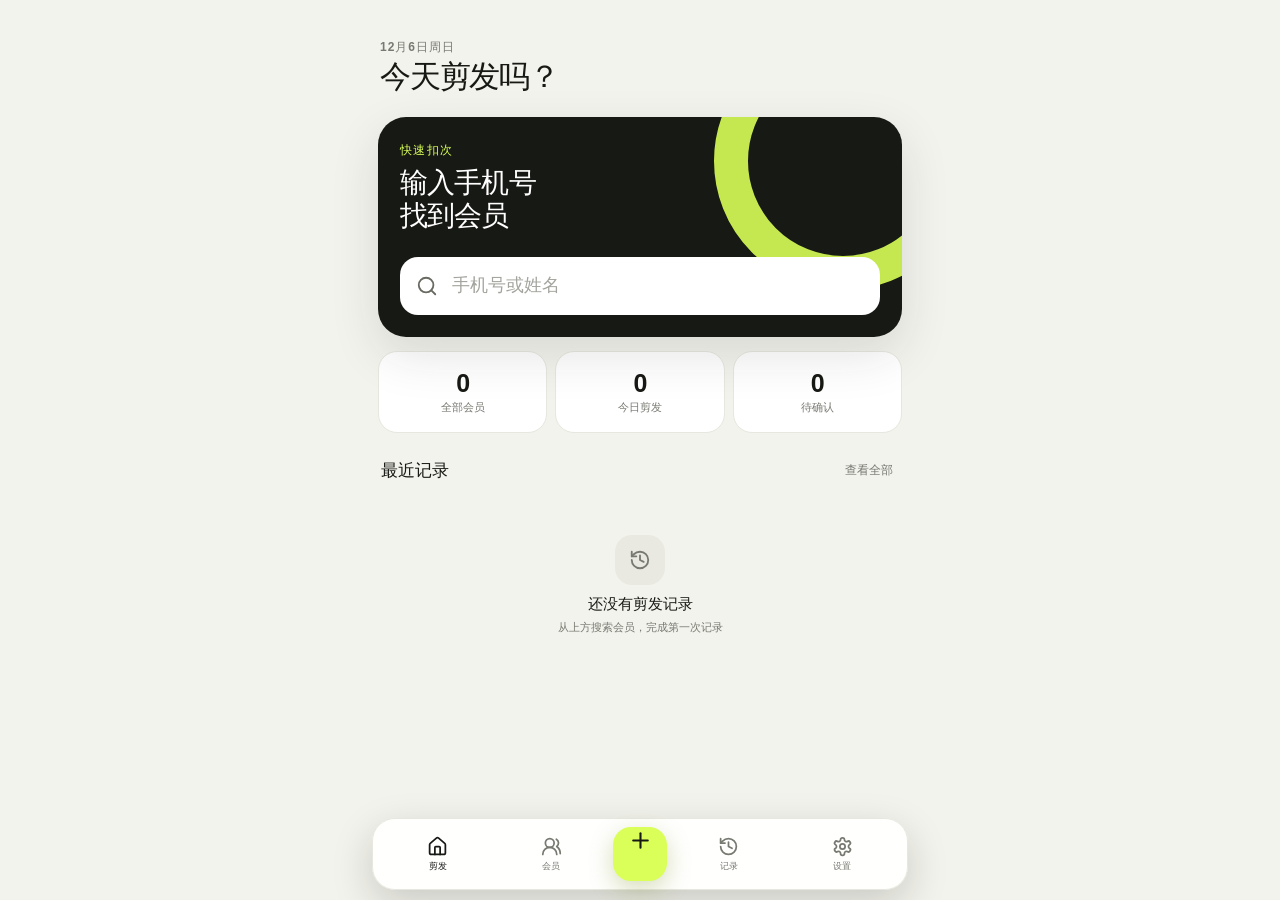
==== index.html @ 995a444e "Add files via upload" ====
<!doctype html>
<html lang="zh-CN">
  <head>
    <meta charset="UTF-8" />
    <meta name="viewport" content="width=device-width, initial-scale=1.0, viewport-fit=cover" />
    <meta name="theme-color" content="#f5f5f0" />
    <meta name="apple-mobile-web-app-capable" content="yes" />
    <meta name="apple-mobile-web-app-status-bar-style" content="default" />
    <meta name="apple-mobile-web-app-title" content="剪发本" />
    <title>剪发本</title>
    <script type="module" crossorigin src="/assets/index-CfXqWKcT.js"></script>
    <link rel="stylesheet" crossorigin href="/assets/index-CLbmP_Sk.css">
  <link rel="manifest" href="/manifest.webmanifest"></head>
  <body>
    <div id="root"></div>
  </body>
</html>
---- assets/index-CLbmP_Sk.css ----
:root{font-family:-apple-system,BlinkMacSystemFont,SF Pro Display,PingFang SC,Microsoft YaHei,sans-serif;color:#171914;background:#f3f3ed;font-synthesis:none;--bg: #f3f3ed;--surface: #fff;--surface-2: #e9e9e2;--text: #171914;--muted: #777a71;--line: #e7e7df;--lime: #d9ff58;--dark: #171914;--shadow: 0 18px 50px rgba(27, 30, 22, .12)}:root[data-theme=dark]{color:#f5f5ef;background:#10110f;--bg: #10110f;--surface: #1a1c18;--surface-2: #252721;--text: #f5f5ef;--muted: #a1a49a;--line: #2d3029;--dark: #f5f5ef;--shadow: 0 18px 50px rgba(0, 0, 0, .32)}*{box-sizing:border-box}body{margin:0;min-width:320px;min-height:100vh;background:var(--bg)}button,input,textarea{font:inherit}button{color:inherit}button:active{transform:scale(.98)}input,textarea{border:0;outline:0;color:var(--text);background:transparent}.app-shell{width:min(100%,560px);min-height:100vh;margin:auto;padding:max(20px,env(safe-area-inset-top)) 18px calc(104px + env(safe-area-inset-bottom))}.topbar{display:flex;align-items:center;justify-content:space-between;margin:4px 2px 22px}.eyebrow{display:block;color:var(--muted);font-size:12px;font-weight:700;letter-spacing:.08em;text-transform:uppercase;margin-bottom:3px}.topbar h1{margin:0;font-size:31px;line-height:1.15;letter-spacing:-.04em}.round-button{width:46px;height:46px;border:0;border-radius:50%;display:grid;place-items:center;background:var(--dark);color:var(--bg);box-shadow:var(--shadow)}.round-button svg{width:21px}.hero-card{position:relative;overflow:hidden;background:#171914;color:#fff;border-radius:28px;padding:25px 22px 22px;box-shadow:var(--shadow)}.hero-card:after{content:"";position:absolute;width:190px;height:190px;right:-70px;top:-85px;border:34px solid rgba(217,255,88,.9);border-radius:50%}.hero-copy{position:relative;z-index:1;margin-bottom:25px}.hero-copy span{display:block;color:#d9ff58;font-size:12px;font-weight:800;letter-spacing:.12em;margin-bottom:7px}.hero-copy strong{font-size:28px;line-height:1.18;letter-spacing:-.03em}.search-box{position:relative;z-index:1;height:58px;border-radius:18px;background:#fff;color:#171914;display:flex;align-items:center;gap:12px;padding:0 16px}.search-box>svg{color:#686b62;width:22px}.search-box input{color:#171914;flex:1;min-width:0;font-size:18px;font-weight:700}.search-box input::placeholder{color:#a2a49d}.search-box button{border:0;background:#ecece6;width:28px;height:28px;border-radius:50%;display:grid;place-items:center}.search-box button svg{width:15px}.metrics{display:grid;grid-template-columns:repeat(3,1fr);gap:8px;margin:14px 0 26px}.metrics div{background:var(--surface);border-radius:19px;padding:17px 12px;text-align:center;border:1px solid var(--line)}.metrics b{display:block;font-size:25px;letter-spacing:-.04em}.metrics span{display:block;color:var(--muted);font-size:11px;font-weight:700;margin-top:2px}.section{margin-top:26px}.section.flush{margin-top:0}.section-title{display:flex;justify-content:space-between;align-items:center;margin:0 3px 11px}.section-title b{font-size:17px}.section-title span,.section-title button{color:var(--muted);font-size:12px;font-weight:700;border:0;background:transparent}.stack{display:grid;gap:9px}.list-row{width:100%;min-height:76px;border:1px solid var(--line);background:var(--surface);border-radius:20px;padding:12px;display:flex;align-items:center;gap:11px;text-align:left}.member-row{padding:8px;gap:6px}.member-main{min-width:0;flex:1;align-self:stretch;border:0;background:transparent;display:flex;align-items:center;gap:11px;padding:4px;text-align:left}.avatar{width:48px;height:48px;border-radius:15px;display:grid;place-items:center;flex:0 0 auto;background:var(--surface-2);font-size:19px;font-weight:800}.row-copy{min-width:0;flex:1}.row-copy b,.row-copy small{display:block;white-space:nowrap;overflow:hidden;text-overflow:ellipsis}.row-copy b{font-size:16px}.row-copy b i{color:var(--muted);font-style:normal;margin:0 5px}.row-copy small{color:var(--muted);font-size:11px;margin-top:4px}.remaining{min-width:42px;text-align:center}.remaining b,.remaining small{display:block}.remaining b{font-size:20px}.remaining small{color:var(--muted);font-size:9px}.remaining.empty b{color:#e75b4e}.row-action{min-width:39px;height:32px;padding:0 10px;border-radius:10px;background:var(--lime);color:#171914;display:grid;place-items:center;font-size:12px;font-weight:800}.row-action svg{width:16px}.edit-member{width:34px;height:42px;flex:0 0 auto;border:0;border-radius:11px;display:grid;place-items:center;background:var(--surface-2);color:var(--muted)}.edit-member svg{width:15px}.quick-haircut{width:52px;height:52px;flex:0 0 auto;border:0;border-radius:15px;display:grid;place-items:center;align-content:center;gap:1px;background:var(--lime);color:#171914;font-size:9px;font-weight:800}.quick-haircut svg{width:18px;height:18px}.quick-haircut.disabled{color:var(--muted);background:var(--surface-2)}.plain-search{height:52px;margin-bottom:23px;padding:0 15px;display:flex;align-items:center;gap:10px;border-radius:16px;background:var(--surface);border:1px solid var(--line)}.plain-search svg{width:20px;color:var(--muted)}.plain-search input{flex:1;min-width:0;font-size:16px}.record-row{min-height:70px}.status-dot{width:39px;height:39px;flex:0 0 auto;border-radius:50%;color:#171914;background:var(--lime);display:grid;place-items:center}.status-dot.pending{background:#ffcd6a}.status-dot svg{width:18px}.record-count{color:var(--muted);font-size:11px;font-weight:700}.record-row>svg{width:16px;color:var(--muted)}.notice{display:flex;align-items:center;gap:9px;color:var(--muted);font-size:12px;font-weight:700;margin:0 4px 16px}.notice svg{width:16px}.tabbar{position:fixed;z-index:20;left:50%;bottom:max(10px,env(safe-area-inset-bottom));transform:translate(-50%);width:min(calc(100% - 24px),536px);height:72px;padding:8px;display:grid;grid-template-columns:1fr 1fr 64px 1fr 1fr;align-items:center;background:color-mix(in srgb,var(--surface) 94%,transparent);border:1px solid var(--line);border-radius:23px;box-shadow:0 14px 40px #1416122e;-webkit-backdrop-filter:blur(18px);backdrop-filter:blur(18px)}.tabbar button{border:0;background:transparent;color:var(--muted);display:flex;flex-direction:column;align-items:center;gap:3px;font-size:9px;font-weight:800}.tabbar button svg{width:21px;height:21px}.tabbar button.active{color:var(--text)}.tabbar .quick-add{width:54px;height:54px;justify-self:center;margin:0;color:#171914;background:var(--lime);border-radius:18px;box-shadow:0 8px 24px #768e1c4d}.tabbar .quick-add svg{width:25px;height:25px}.overlay{position:fixed;z-index:100;top:0;right:0;bottom:0;left:0;display:flex;align-items:flex-end;justify-content:center;background:#0b0c0a80;-webkit-backdrop-filter:blur(3px);backdrop-filter:blur(3px);animation:fade .2s ease}.sheet{width:min(100%,560px);max-height:94vh;overflow:hidden;background:var(--bg);border-radius:30px 30px 0 0;box-shadow:0 -20px 60px #00000040;animation:rise .3s cubic-bezier(.2,.8,.2,1)}.sheet-handle{width:42px;height:5px;border-radius:5px;background:var(--line);margin:9px auto 2px}.sheet-head{height:59px;padding:0 18px 0 22px;display:flex;align-items:center;justify-content:space-between;border-bottom:1px solid var(--line)}.sheet-head h2{font-size:19px;margin:0}.sheet-head button{width:34px;height:34px;border:0;border-radius:50%;display:grid;place-items:center;background:var(--surface-2)}.sheet-head button svg{width:18px}.sheet-body{max-height:calc(94vh - 70px);overflow-y:auto;padding:20px 18px calc(24px + env(safe-area-inset-bottom))}.field{display:block;margin-bottom:14px}.field>span{display:block;color:var(--muted);font-size:11px;font-weight:800;margin:0 4px 7px}.field input,.field textarea{width:100%;border-radius:15px;background:var(--surface);border:1px solid var(--line);padding:14px;font-size:16px;font-weight:600}.field textarea{min-height:82px;resize:vertical}.form-grid{display:grid;grid-template-columns:1fr 1fr;gap:10px}.primary{background:var(--dark)!important;color:var(--bg)!important}.primary.wide{width:100%;height:56px;border:0;border-radius:17px;font-size:16px;font-weight:800}.danger-link{width:100%;border:0;background:transparent;color:#e75b4e;margin:12px 0;font-size:13px;font-weight:700}.haircut-summary{text-align:center}.logo{width:58px;height:58px;flex:0 0 auto;object-fit:cover;border-radius:17px;background:#fff;border:1px solid rgba(0,0,0,.08)}.logo.fallback{display:grid;place-items:center;background:#171914;color:#d9ff58}.logo.fallback svg{width:35px;fill:none;stroke:currentColor;stroke-width:3;stroke-linecap:round}.haircut-summary .logo{width:64px;height:64px;margin:0 auto 12px}.haircut-summary h2{margin:0;font-size:27px}.haircut-summary>span{display:block;color:var(--muted);font-size:13px;margin-top:3px}.count-ring{width:116px;height:116px;margin:19px auto 13px;border:9px solid var(--lime);background:var(--surface);border-radius:50%;display:grid;align-content:center}.count-ring b{font-size:37px;line-height:1}.count-ring small{color:var(--muted);font-size:9px;font-weight:700;margin-top:5px}.deduct{display:flex;align-items:center;justify-content:space-between;background:var(--surface);border-radius:15px;padding:14px 16px;margin-bottom:18px}.deduct span{color:var(--muted);font-size:12px}.deduct b{display:flex;align-items:center;gap:8px;font-size:14px}.deduct svg{width:14px}.finish-button{display:flex;align-items:center;justify-content:center;gap:8px}.finish-button svg{width:19px}.helper{text-align:center;color:var(--muted);font-size:11px;margin:9px 0 0}.record-card{overflow:hidden;padding:20px;color:#171914;background:#f7f7f0;border-radius:25px;border:1px solid #e6e6dc}.card-top{display:flex;justify-content:space-between;align-items:flex-start}.card-top .logo{width:52px;height:52px;border-radius:15px}.card-top>span{font-size:9px;letter-spacing:.14em;font-weight:800;color:#74776d}.card-name{margin:28px 0 20px}.card-name small{color:#74776d;font-size:11px;font-weight:700}.card-name h2{margin:2px 0 3px;font-size:34px;letter-spacing:-.05em}.card-name p{margin:0;font-size:12px;color:#74776d}.card-time{display:flex;align-items:center;gap:11px;background:#171914;color:#fff;padding:13px 15px;border-radius:16px}.card-time>svg{width:20px;color:#d9ff58}.card-time span,.card-time small,.card-time b{display:block}.card-time small{color:#acafa6;font-size:8px;margin-bottom:2px}.card-time b{font-size:13px}.card-stats{display:grid;grid-template-columns:1.3fr .8fr .8fr;gap:8px;margin-top:9px}.card-stats div{min-width:0;background:#e9e9e1;padding:12px;border-radius:14px}.card-stats .accent{background:#d9ff58}.card-stats small,.card-stats b{display:block}.card-stats small{color:#74776d;font-size:8px;margin-bottom:5px}.card-stats b{font-size:13px;white-space:nowrap;overflow:hidden;text-overflow:ellipsis}.card-expire{display:flex;justify-content:space-between;padding:13px 3px 8px;font-size:10px;color:#74776d}.card-expire b{color:#171914}.card-footer{padding-top:11px;border-top:1px dashed #cacbc1;color:#74776d;text-align:center;font-size:8px}.confirm-button{width:100%;height:70px;border:0;border-radius:20px;margin-top:15px;display:flex;align-items:center;justify-content:center;gap:12px;color:#171914;background:var(--lime);font-size:18px;font-weight:800}.confirm-button span{width:31px;height:31px;border-radius:50%;display:grid;place-items:center;background:#171914;color:var(--lime)}.confirm-button svg{width:18px}.share-actions{display:grid;grid-template-columns:1fr 1.3fr;gap:9px;margin-top:14px}.share-actions button{height:54px;border:1px solid var(--line);border-radius:16px;background:var(--surface);display:flex;align-items:center;justify-content:center;gap:7px;font-size:13px;font-weight:800}.share-actions svg{width:18px}.logo-switch{display:flex;align-items:center;gap:9px;margin:13px 2px 0;color:var(--muted);font-size:12px;font-weight:700}.logo-switch input{width:18px;height:18px;accent-color:#171914}.settings-page h3{margin:27px 4px 10px;font-size:14px}.logo-panel{width:100%;min-height:89px;border:1px solid var(--line);border-radius:23px;padding:15px;background:var(--surface);display:flex;align-items:center;gap:13px;text-align:left}.logo-panel>span:not(.logo){flex:1}.logo-panel b,.logo-panel small{display:block}.logo-panel small{color:var(--muted);font-size:10px;margin-top:4px}.logo-panel>svg{width:20px;color:var(--muted)}.settings-group{overflow:hidden;border:1px solid var(--line);border-radius:22px;background:var(--surface)}.settings-group button{width:100%;min-height:69px;border:0;border-bottom:1px solid var(--line);background:transparent;display:flex;align-items:center;gap:12px;padding:10px 14px;text-align:left}.settings-group button:last-of-type{border-bottom:0}.settings-group button>span:nth-child(2){flex:1}.settings-group b,.settings-group small{display:block}.settings-group b{font-size:14px}.settings-group small{color:var(--muted);font-size:10px;margin-top:3px}.settings-group button>svg{width:16px;color:var(--muted)}.setting-icon{width:39px;height:39px;border-radius:12px;display:grid;place-items:center;color:#171914}.setting-icon svg{width:18px}.setting-icon.lime{background:var(--lime)}.setting-icon.blue{background:#9bd4ff}.setting-icon.orange{background:#ffbf78}.privacy-note{display:flex;gap:11px;margin-top:17px;padding:15px;background:color-mix(in srgb,var(--lime) 25%,var(--surface));border-radius:19px}.privacy-note>svg{width:19px;color:var(--text)}.privacy-note span{flex:1}.privacy-note b,.privacy-note small{display:block}.privacy-note b{font-size:12px}.privacy-note small{color:var(--muted);font-size:10px;line-height:1.5;margin-top:3px}.install-tip{color:var(--muted);text-align:center;margin:28px 0 10px;font-size:11px;line-height:1.7}.install-tip b{color:var(--text);font-size:13px}.install-tip p{margin:5px 0}.empty-state{min-height:190px;display:grid;place-items:center;align-content:center;text-align:center;padding:20px}.empty-state>span{width:50px;height:50px;display:grid;place-items:center;border-radius:17px;color:var(--muted);background:var(--surface-2);margin-bottom:10px}.empty-state svg{width:22px}.empty-state b{font-size:15px}.empty-state p{color:var(--muted);font-size:11px;max-width:220px;line-height:1.55;margin:5px 0}.toast{position:fixed;z-index:200;top:calc(18px + env(safe-area-inset-top));left:50%;transform:translate(-50%);display:flex;align-items:center;gap:8px;white-space:nowrap;background:#171914;color:#fff;padding:12px 17px;border-radius:14px;box-shadow:var(--shadow);font-size:12px;font-weight:700;animation:drop .25s ease}.toast svg{width:17px;color:var(--lime)}.launch{min-height:100vh;display:grid;place-items:center;align-content:center;gap:9px;color:var(--text)}.launch .mark{width:74px;height:74px;border-radius:24px;display:grid;place-items:center;background:#171914;color:var(--lime);box-shadow:var(--shadow)}.launch svg{width:47px;fill:none;stroke:currentColor;stroke-width:3;stroke-linecap:round}.launch b{font-size:22px;margin-top:5px}.launch span{color:var(--muted);font-size:11px}@keyframes fade{0%{opacity:0}}@keyframes rise{0%{transform:translateY(30px);opacity:.5}}@keyframes drop{0%{transform:translate(-50%,-15px);opacity:0}}@media(min-width:700px){.app-shell{padding-top:35px}.sheet{border-radius:30px;margin-bottom:20px}.overlay{align-items:center}}@media(max-width:370px){.app-shell{padding-left:13px;padding-right:13px}.topbar h1{font-size:27px}.card-stats{grid-template-columns:1.1fr .8fr .8fr}}
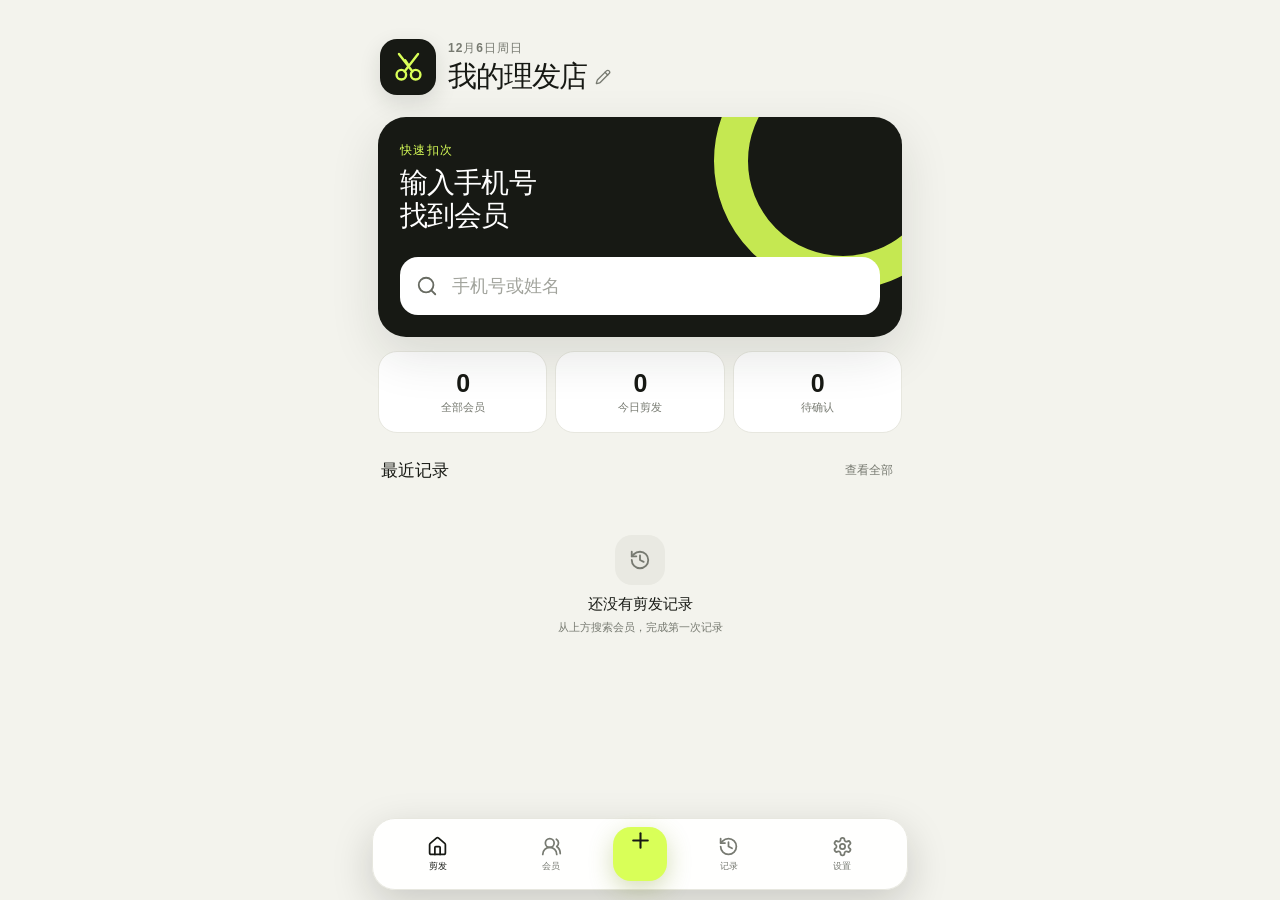
==== commit 4a97c7fe: "Add files via upload" ====
--- a/index.html
+++ b/index.html
@@ -8,8 +8,8 @@
     <meta name="apple-mobile-web-app-status-bar-style" content="default" />
     <meta name="apple-mobile-web-app-title" content="剪发本" />
     <title>剪发本</title>
-    <script type="module" crossorigin src="/assets/index-CfXqWKcT.js"></script>
-    <link rel="stylesheet" crossorigin href="/assets/index-CLbmP_Sk.css">
+    <script type="module" crossorigin src="/assets/index-BU_R-BSs.js"></script>
+    <link rel="stylesheet" crossorigin href="/assets/index-BF_ERRIr.css">
   <link rel="manifest" href="/manifest.webmanifest"></head>
   <body>
     <div id="root"></div>
--- a/assets/index-BF_ERRIr.css
+++ b/assets/index-BF_ERRIr.css
@@ -0,0 +1 @@
+:root{font-family:-apple-system,BlinkMacSystemFont,SF Pro Display,PingFang SC,Microsoft YaHei,sans-serif;color:#171914;background:#f3f3ed;font-synthesis:none;--bg: #f3f3ed;--surface: #fff;--surface-2: #e9e9e2;--text: #171914;--muted: #777a71;--line: #e7e7df;--lime: #d9ff58;--dark: #171914;--shadow: 0 18px 50px rgba(27, 30, 22, .12)}:root[data-theme=dark]{color:#f5f5ef;background:#10110f;--bg: #10110f;--surface: #1a1c18;--surface-2: #252721;--text: #f5f5ef;--muted: #a1a49a;--line: #2d3029;--dark: #f5f5ef;--shadow: 0 18px 50px rgba(0, 0, 0, .32)}*{box-sizing:border-box}body{margin:0;min-width:320px;min-height:100vh;background:var(--bg)}button,input,textarea{font:inherit}button{color:inherit}button:active{transform:scale(.98)}input,textarea{border:0;outline:0;color:var(--text);background:transparent}.app-shell{width:min(100%,560px);min-height:100vh;margin:auto;padding:max(20px,env(safe-area-inset-top)) 18px calc(104px + env(safe-area-inset-bottom))}.topbar{display:flex;align-items:center;justify-content:space-between;margin:4px 2px 22px}.eyebrow{display:block;color:var(--muted);font-size:12px;font-weight:700;letter-spacing:.08em;text-transform:uppercase;margin-bottom:3px}.topbar h1{margin:0;font-size:31px;line-height:1.15;letter-spacing:-.04em}.shop-heading{min-width:0;display:flex;align-items:center;gap:12px}.shop-heading .logo{width:56px;height:56px;border-radius:17px;box-shadow:0 8px 22px #1b1e161f}.shop-title{min-width:0;border:0;padding:0;background:transparent;text-align:left}.shop-name{min-width:0;display:flex;align-items:center;gap:8px;font-size:29px;line-height:1.15;font-weight:800;letter-spacing:-.04em;white-space:nowrap;overflow:hidden;text-overflow:ellipsis}.shop-name svg{width:16px;height:16px;flex:0 0 auto;color:var(--muted)}.round-button{width:46px;height:46px;border:0;border-radius:50%;display:grid;place-items:center;background:var(--dark);color:var(--bg);box-shadow:var(--shadow)}.round-button svg{width:21px}.hero-card{position:relative;overflow:hidden;background:#171914;color:#fff;border-radius:28px;padding:25px 22px 22px;box-shadow:var(--shadow)}.hero-card:after{content:"";position:absolute;width:190px;height:190px;right:-70px;top:-85px;border:34px solid rgba(217,255,88,.9);border-radius:50%}.hero-copy{position:relative;z-index:1;margin-bottom:25px}.hero-copy span{display:block;color:#d9ff58;font-size:12px;font-weight:800;letter-spacing:.12em;margin-bottom:7px}.hero-copy strong{font-size:28px;line-height:1.18;letter-spacing:-.03em}.search-box{position:relative;z-index:1;height:58px;border-radius:18px;background:#fff;color:#171914;display:flex;align-items:center;gap:12px;padding:0 16px}.search-box>svg{color:#686b62;width:22px}.search-box input{color:#171914;flex:1;min-width:0;font-size:18px;font-weight:700}.search-box input::placeholder{color:#a2a49d}.search-box button{border:0;background:#ecece6;width:28px;height:28px;border-radius:50%;display:grid;place-items:center}.search-box button svg{width:15px}.metrics{display:grid;grid-template-columns:repeat(3,1fr);gap:8px;margin:14px 0 26px}.metrics div{background:var(--surface);border-radius:19px;padding:17px 12px;text-align:center;border:1px solid var(--line)}.metrics b{display:block;font-size:25px;letter-spacing:-.04em}.metrics span{display:block;color:var(--muted);font-size:11px;font-weight:700;margin-top:2px}.section{margin-top:26px}.section.flush{margin-top:0}.section-title{display:flex;justify-content:space-between;align-items:center;margin:0 3px 11px}.section-title b{font-size:17px}.section-title span,.section-title button{color:var(--muted);font-size:12px;font-weight:700;border:0;background:transparent}.stack{display:grid;gap:9px}.list-row{width:100%;min-height:76px;border:1px solid var(--line);background:var(--surface);border-radius:20px;padding:12px;display:flex;align-items:center;gap:11px;text-align:left}.member-row{padding:8px;gap:6px}.member-main{min-width:0;flex:1;align-self:stretch;border:0;background:transparent;display:flex;align-items:center;gap:11px;padding:4px;text-align:left}.avatar{width:48px;height:48px;border-radius:15px;display:grid;place-items:center;flex:0 0 auto;background:var(--surface-2);font-size:19px;font-weight:800}.row-copy{min-width:0;flex:1}.row-copy b,.row-copy small{display:block;white-space:nowrap;overflow:hidden;text-overflow:ellipsis}.row-copy b{font-size:16px}.row-copy b i{color:var(--muted);font-style:normal;margin:0 5px}.row-copy small{color:var(--muted);font-size:11px;margin-top:4px}.remaining{min-width:42px;text-align:center}.remaining b,.remaining small{display:block}.remaining b{font-size:20px}.remaining small{color:var(--muted);font-size:9px}.remaining.empty b{color:#e75b4e}.row-action{min-width:39px;height:32px;padding:0 10px;border-radius:10px;background:var(--lime);color:#171914;display:grid;place-items:center;font-size:12px;font-weight:800}.row-action svg{width:16px}.edit-member{width:34px;height:42px;flex:0 0 auto;border:0;border-radius:11px;display:grid;place-items:center;background:var(--surface-2);color:var(--muted)}.edit-member svg{width:15px}.quick-haircut{width:52px;height:52px;flex:0 0 auto;border:0;border-radius:15px;display:grid;place-items:center;align-content:center;gap:1px;background:var(--lime);color:#171914;font-size:9px;font-weight:800}.quick-haircut svg{width:18px;height:18px}.quick-haircut.disabled{color:var(--muted);background:var(--surface-2)}.plain-search{height:52px;margin-bottom:23px;padding:0 15px;display:flex;align-items:center;gap:10px;border-radius:16px;background:var(--surface);border:1px solid var(--line)}.plain-search svg{width:20px;color:var(--muted)}.plain-search input{flex:1;min-width:0;font-size:16px}.record-row{min-height:70px}.status-dot{width:39px;height:39px;flex:0 0 auto;border-radius:50%;color:#171914;background:var(--lime);display:grid;place-items:center}.status-dot.pending{background:#ffcd6a}.status-dot svg{width:18px}.record-count{color:var(--muted);font-size:11px;font-weight:700}.record-row>svg{width:16px;color:var(--muted)}.notice{display:flex;align-items:center;gap:9px;color:var(--muted);font-size:12px;font-weight:700;margin:0 4px 16px}.notice svg{width:16px}.tabbar{position:fixed;z-index:20;left:50%;bottom:max(10px,env(safe-area-inset-bottom));transform:translate(-50%);width:min(calc(100% - 24px),536px);height:72px;padding:8px;display:grid;grid-template-columns:1fr 1fr 64px 1fr 1fr;align-items:center;background:color-mix(in srgb,var(--surface) 94%,transparent);border:1px solid var(--line);border-radius:23px;box-shadow:0 14px 40px #1416122e;-webkit-backdrop-filter:blur(18px);backdrop-filter:blur(18px)}.tabbar button{border:0;background:transparent;color:var(--muted);display:flex;flex-direction:column;align-items:center;gap:3px;font-size:9px;font-weight:800}.tabbar button svg{width:21px;height:21px}.tabbar button.active{color:var(--text)}.tabbar .quick-add{width:54px;height:54px;justify-self:center;margin:0;color:#171914;background:var(--lime);border-radius:18px;box-shadow:0 8px 24px #768e1c4d}.tabbar .quick-add svg{width:25px;height:25px}.overlay{position:fixed;z-index:100;top:0;right:0;bottom:0;left:0;display:flex;align-items:flex-end;justify-content:center;background:#0b0c0a80;-webkit-backdrop-filter:blur(3px);backdrop-filter:blur(3px);animation:fade .2s ease}.sheet{width:min(100%,560px);max-height:94vh;overflow:hidden;background:var(--bg);border-radius:30px 30px 0 0;box-shadow:0 -20px 60px #00000040;animation:rise .3s cubic-bezier(.2,.8,.2,1)}.sheet-handle{width:42px;height:5px;border-radius:5px;background:var(--line);margin:9px auto 2px}.sheet-head{height:59px;padding:0 18px 0 22px;display:flex;align-items:center;justify-content:space-between;border-bottom:1px solid var(--line)}.sheet-head h2{font-size:19px;margin:0}.sheet-head button{width:34px;height:34px;border:0;border-radius:50%;display:grid;place-items:center;background:var(--surface-2)}.sheet-head button svg{width:18px}.sheet-body{max-height:calc(94vh - 70px);overflow-y:auto;padding:20px 18px calc(24px + env(safe-area-inset-bottom))}.field{display:block;margin-bottom:14px}.field>span{display:block;color:var(--muted);font-size:11px;font-weight:800;margin:0 4px 7px}.field input,.field textarea{width:100%;border-radius:15px;background:var(--surface);border:1px solid var(--line);padding:14px;font-size:16px;font-weight:600}.field textarea{min-height:82px;resize:vertical}.form-grid{display:grid;grid-template-columns:1fr 1fr;gap:10px}.primary{background:var(--dark)!important;color:var(--bg)!important}.primary.wide{width:100%;height:56px;border:0;border-radius:17px;font-size:16px;font-weight:800}.danger-link{width:100%;border:0;background:transparent;color:#e75b4e;margin:12px 0;font-size:13px;font-weight:700}.haircut-summary{text-align:center}.logo{width:58px;height:58px;flex:0 0 auto;object-fit:cover;border-radius:17px;background:#fff;border:1px solid rgba(0,0,0,.08)}.logo.fallback{display:grid;place-items:center;background:#171914;color:#d9ff58}.logo.fallback svg{width:35px;fill:none;stroke:currentColor;stroke-width:3;stroke-linecap:round}.haircut-summary .logo{width:64px;height:64px;margin:0 auto 12px}.haircut-summary h2{margin:0;font-size:27px}.haircut-summary>span{display:block;color:var(--muted);font-size:13px;margin-top:3px}.count-ring{width:116px;height:116px;margin:19px auto 13px;border:9px solid var(--lime);background:var(--surface);border-radius:50%;display:grid;align-content:center}.count-ring b{font-size:37px;line-height:1}.count-ring small{color:var(--muted);font-size:9px;font-weight:700;margin-top:5px}.deduct{display:flex;align-items:center;justify-content:space-between;background:var(--surface);border-radius:15px;padding:14px 16px;margin-bottom:18px}.deduct span{color:var(--muted);font-size:12px}.deduct b{display:flex;align-items:center;gap:8px;font-size:14px}.deduct svg{width:14px}.finish-button{display:flex;align-items:center;justify-content:center;gap:8px}.finish-button svg{width:19px}.helper{text-align:center;color:var(--muted);font-size:11px;margin:9px 0 0}.record-card{overflow:hidden;padding:20px;color:#171914;background:#f7f7f0;border-radius:25px;border:1px solid #e6e6dc}.card-top{display:flex;justify-content:space-between;align-items:flex-start}.card-top .logo{width:52px;height:52px;border-radius:15px}.card-top>span{font-size:9px;letter-spacing:.14em;font-weight:800;color:#74776d}.card-name{margin:28px 0 20px}.card-name small{color:#74776d;font-size:11px;font-weight:700}.card-name h2{margin:2px 0 3px;font-size:34px;letter-spacing:-.05em}.card-name p{margin:0;font-size:12px;color:#74776d}.card-time{display:flex;align-items:center;gap:11px;background:#171914;color:#fff;padding:13px 15px;border-radius:16px}.card-time>svg{width:20px;color:#d9ff58}.card-time span,.card-time small,.card-time b{display:block}.card-time small{color:#acafa6;font-size:8px;margin-bottom:2px}.card-time b{font-size:13px}.card-stats{display:grid;grid-template-columns:1.3fr .8fr .8fr;gap:8px;margin-top:9px}.card-stats div{min-width:0;background:#e9e9e1;padding:12px;border-radius:14px}.card-stats .accent{background:#d9ff58}.card-stats small,.card-stats b{display:block}.card-stats small{color:#74776d;font-size:8px;margin-bottom:5px}.card-stats b{font-size:13px;white-space:nowrap;overflow:hidden;text-overflow:ellipsis}.card-expire{display:flex;justify-content:space-between;padding:13px 3px 8px;font-size:10px;color:#74776d}.card-expire b{color:#171914}.card-footer{padding-top:11px;border-top:1px dashed #cacbc1;color:#74776d;text-align:center;font-size:8px}.confirm-button{width:100%;height:70px;border:0;border-radius:20px;margin-top:15px;display:flex;align-items:center;justify-content:center;gap:12px;color:#171914;background:var(--lime);font-size:18px;font-weight:800}.confirm-button span{width:31px;height:31px;border-radius:50%;display:grid;place-items:center;background:#171914;color:var(--lime)}.confirm-button svg{width:18px}.share-actions{display:grid;grid-template-columns:1fr 1.3fr;gap:9px;margin-top:14px}.share-actions button{height:54px;border:1px solid var(--line);border-radius:16px;background:var(--surface);display:flex;align-items:center;justify-content:center;gap:7px;font-size:13px;font-weight:800}.share-actions svg{width:18px}.logo-switch{display:flex;align-items:center;gap:9px;margin:13px 2px 0;color:var(--muted);font-size:12px;font-weight:700}.logo-switch input{width:18px;height:18px;accent-color:#171914}.settings-page h3{margin:27px 4px 10px;font-size:14px}.logo-panel{width:100%;min-height:89px;border:1px solid var(--line);border-radius:23px;padding:15px;background:var(--surface);display:flex;align-items:center;gap:13px;text-align:left}.logo-panel>span:not(.logo){flex:1}.logo-panel b,.logo-panel small{display:block}.logo-panel small{color:var(--muted);font-size:10px;margin-top:4px}.logo-panel>svg{width:20px;color:var(--muted)}.settings-group{overflow:hidden;border:1px solid var(--line);border-radius:22px;background:var(--surface)}.settings-group button{width:100%;min-height:69px;border:0;border-bottom:1px solid var(--line);background:transparent;display:flex;align-items:center;gap:12px;padding:10px 14px;text-align:left}.settings-group button:last-of-type{border-bottom:0}.settings-group button>span:nth-child(2){flex:1}.settings-group b,.settings-group small{display:block}.settings-group b{font-size:14px}.settings-group small{color:var(--muted);font-size:10px;margin-top:3px}.settings-group button>svg{width:16px;color:var(--muted)}.setting-icon{width:39px;height:39px;border-radius:12px;display:grid;place-items:center;color:#171914}.setting-icon svg{width:18px}.setting-icon.lime{background:var(--lime)}.setting-icon.blue{background:#9bd4ff}.setting-icon.orange{background:#ffbf78}.privacy-note{display:flex;gap:11px;margin-top:17px;padding:15px;background:color-mix(in srgb,var(--lime) 25%,var(--surface));border-radius:19px}.privacy-note>svg{width:19px;color:var(--text)}.privacy-note span{flex:1}.privacy-note b,.privacy-note small{display:block}.privacy-note b{font-size:12px}.privacy-note small{color:var(--muted);font-size:10px;line-height:1.5;margin-top:3px}.install-tip{color:var(--muted);text-align:center;margin:28px 0 10px;font-size:11px;line-height:1.7}.install-tip b{color:var(--text);font-size:13px}.install-tip p{margin:5px 0}.empty-state{min-height:190px;display:grid;place-items:center;align-content:center;text-align:center;padding:20px}.empty-state>span{width:50px;height:50px;display:grid;place-items:center;border-radius:17px;color:var(--muted);background:var(--surface-2);margin-bottom:10px}.empty-state svg{width:22px}.empty-state b{font-size:15px}.empty-state p{color:var(--muted);font-size:11px;max-width:220px;line-height:1.55;margin:5px 0}.toast{position:fixed;z-index:200;top:calc(18px + env(safe-area-inset-top));left:50%;transform:translate(-50%);display:flex;align-items:center;gap:8px;white-space:nowrap;background:#171914;color:#fff;padding:12px 17px;border-radius:14px;box-shadow:var(--shadow);font-size:12px;font-weight:700;animation:drop .25s ease}.toast svg{width:17px;color:var(--lime)}.launch{min-height:100vh;display:grid;place-items:center;align-content:center;gap:9px;color:var(--text)}.launch .mark{width:74px;height:74px;border-radius:24px;display:grid;place-items:center;background:#171914;color:var(--lime);box-shadow:var(--shadow)}.launch svg{width:47px;fill:none;stroke:currentColor;stroke-width:3;stroke-linecap:round}.launch b{font-size:22px;margin-top:5px}.launch span{color:var(--muted);font-size:11px}@keyframes fade{0%{opacity:0}}@keyframes rise{0%{transform:translateY(30px);opacity:.5}}@keyframes drop{0%{transform:translate(-50%,-15px);opacity:0}}@media(min-width:700px){.app-shell{padding-top:35px}.sheet{border-radius:30px;margin-bottom:20px}.overlay{align-items:center}}@media(max-width:370px){.app-shell{padding-left:13px;padding-right:13px}.topbar h1{font-size:27px}.card-stats{grid-template-columns:1.1fr .8fr .8fr}}
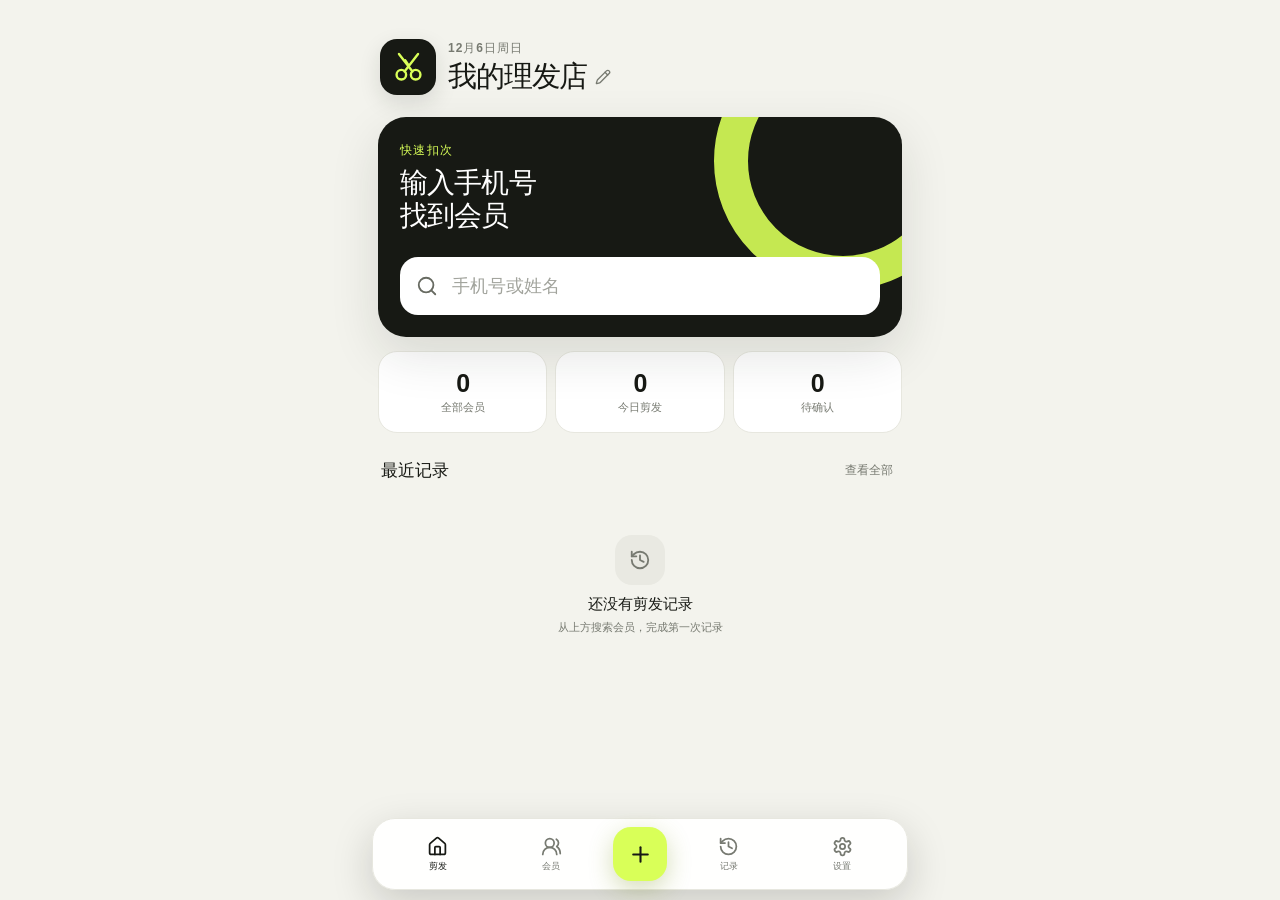
==== commit 4f546fe3: "Add files via upload" ====
--- a/index.html
+++ b/index.html
@@ -8,8 +8,8 @@
     <meta name="apple-mobile-web-app-status-bar-style" content="default" />
     <meta name="apple-mobile-web-app-title" content="剪发本" />
     <title>剪发本</title>
-    <script type="module" crossorigin src="/assets/index-BU_R-BSs.js"></script>
-    <link rel="stylesheet" crossorigin href="/assets/index-BF_ERRIr.css">
+    <script type="module" crossorigin src="/assets/index-DcDYQRfm.js"></script>
+    <link rel="stylesheet" crossorigin href="/assets/index-BM9an6m2.css">
   <link rel="manifest" href="/manifest.webmanifest"></head>
   <body>
     <div id="root"></div>
--- a/assets/index-BM9an6m2.css
+++ b/assets/index-BM9an6m2.css
@@ -0,0 +1 @@
+:root{font-family:-apple-system,BlinkMacSystemFont,SF Pro Display,PingFang SC,Microsoft YaHei,sans-serif;color:#171914;background:#f3f3ed;font-synthesis:none;--bg: #f3f3ed;--surface: #fff;--surface-2: #e9e9e2;--text: #171914;--muted: #777a71;--line: #e7e7df;--lime: #d9ff58;--dark: #171914;--shadow: 0 18px 50px rgba(27, 30, 22, .12)}:root[data-theme=dark]{color:#f5f5ef;background:#10110f;--bg: #10110f;--surface: #1a1c18;--surface-2: #252721;--text: #f5f5ef;--muted: #a1a49a;--line: #2d3029;--dark: #f5f5ef;--shadow: 0 18px 50px rgba(0, 0, 0, .32)}*{box-sizing:border-box}body{margin:0;min-width:320px;min-height:100vh;background:var(--bg)}button,input,textarea{font:inherit}button{color:inherit}button:active{transform:scale(.98)}input,textarea{border:0;outline:0;color:var(--text);background:transparent}.app-shell{width:min(100%,560px);min-height:100vh;margin:auto;padding:max(20px,env(safe-area-inset-top)) 18px calc(104px + env(safe-area-inset-bottom))}.topbar{display:flex;align-items:center;justify-content:space-between;margin:4px 2px 22px}.eyebrow{display:block;color:var(--muted);font-size:12px;font-weight:700;letter-spacing:.08em;text-transform:uppercase;margin-bottom:3px}.topbar h1{margin:0;font-size:31px;line-height:1.15;letter-spacing:-.04em}.shop-heading{min-width:0;display:flex;align-items:center;gap:12px}.shop-heading .logo{width:56px;height:56px;border-radius:17px;box-shadow:0 8px 22px #1b1e161f}.shop-title{min-width:0;border:0;padding:0;background:transparent;text-align:left}.shop-name{min-width:0;display:flex;align-items:center;gap:8px;font-size:29px;line-height:1.15;font-weight:800;letter-spacing:-.04em;white-space:nowrap;overflow:hidden;text-overflow:ellipsis}.shop-name svg{width:16px;height:16px;flex:0 0 auto;color:var(--muted)}.round-button{width:46px;height:46px;border:0;border-radius:50%;display:grid;place-items:center;background:var(--dark);color:var(--bg);box-shadow:var(--shadow)}.round-button svg{width:21px}.hero-card{position:relative;overflow:hidden;background:#171914;color:#fff;border-radius:28px;padding:25px 22px 22px;box-shadow:var(--shadow)}.hero-card:after{content:"";position:absolute;width:190px;height:190px;right:-70px;top:-85px;border:34px solid rgba(217,255,88,.9);border-radius:50%}.hero-copy{position:relative;z-index:1;margin-bottom:25px}.hero-copy span{display:block;color:#d9ff58;font-size:12px;font-weight:800;letter-spacing:.12em;margin-bottom:7px}.hero-copy strong{font-size:28px;line-height:1.18;letter-spacing:-.03em}.search-box{position:relative;z-index:1;height:58px;border-radius:18px;background:#fff;color:#171914;display:flex;align-items:center;gap:12px;padding:0 16px}.search-box>svg{color:#686b62;width:22px}.search-box input{color:#171914;flex:1;min-width:0;font-size:18px;font-weight:700}.search-box input::placeholder{color:#a2a49d}.search-box button{border:0;background:#ecece6;width:28px;height:28px;border-radius:50%;display:grid;place-items:center}.search-box button svg{width:15px}.metrics{display:grid;grid-template-columns:repeat(3,1fr);gap:8px;margin:14px 0 26px}.metrics div{background:var(--surface);border-radius:19px;padding:17px 12px;text-align:center;border:1px solid var(--line)}.metrics b{display:block;font-size:25px;letter-spacing:-.04em}.metrics span{display:block;color:var(--muted);font-size:11px;font-weight:700;margin-top:2px}.section{margin-top:26px}.section.flush{margin-top:0}.section-title{display:flex;justify-content:space-between;align-items:center;margin:0 3px 11px}.section-title b{font-size:17px}.section-title span,.section-title button{color:var(--muted);font-size:12px;font-weight:700;border:0;background:transparent}.stack{display:grid;gap:9px}.list-row{width:100%;min-height:76px;border:1px solid var(--line);background:var(--surface);border-radius:20px;padding:12px;display:flex;align-items:center;gap:11px;text-align:left}.member-row{padding:8px;gap:6px}.member-main{min-width:0;flex:1;align-self:stretch;border:0;background:transparent;display:flex;align-items:center;gap:11px;padding:4px;text-align:left}.avatar{width:48px;height:48px;border-radius:15px;display:grid;place-items:center;flex:0 0 auto;background:var(--surface-2);font-size:19px;font-weight:800}.row-copy{min-width:0;flex:1}.row-copy b,.row-copy small{display:block;white-space:nowrap;overflow:hidden;text-overflow:ellipsis}.row-copy b{font-size:16px}.row-copy b i{color:var(--muted);font-style:normal;margin:0 5px}.row-copy small{color:var(--muted);font-size:11px;margin-top:4px}.remaining{min-width:42px;text-align:center}.remaining b,.remaining small{display:block}.remaining b{font-size:20px}.remaining small{color:var(--muted);font-size:9px}.remaining.empty b{color:#e75b4e}.row-action{min-width:39px;height:32px;padding:0 10px;border-radius:10px;background:var(--lime);color:#171914;display:grid;place-items:center;font-size:12px;font-weight:800}.row-action svg{width:16px}.edit-member{width:34px;height:42px;flex:0 0 auto;border:0;border-radius:11px;display:grid;place-items:center;background:var(--surface-2);color:var(--muted)}.edit-member svg{width:15px}.quick-haircut{width:52px;height:52px;flex:0 0 auto;border:0;border-radius:15px;display:grid;place-items:center;align-content:center;gap:1px;background:var(--lime);color:#171914;font-size:9px;font-weight:800}.quick-haircut svg{width:18px;height:18px}.quick-haircut.disabled{color:var(--muted);background:var(--surface-2)}.plain-search{height:52px;margin-bottom:23px;padding:0 15px;display:flex;align-items:center;gap:10px;border-radius:16px;background:var(--surface);border:1px solid var(--line)}.plain-search svg{width:20px;color:var(--muted)}.plain-search input{flex:1;min-width:0;font-size:16px}.record-row{min-height:70px}.status-dot{width:39px;height:39px;flex:0 0 auto;border-radius:50%;color:#171914;background:var(--lime);display:grid;place-items:center}.status-dot.pending{background:#ffcd6a}.status-dot svg{width:18px}.record-count{color:var(--muted);font-size:11px;font-weight:700}.record-row>svg{width:16px;color:var(--muted)}.notice{display:flex;align-items:center;gap:9px;color:var(--muted);font-size:12px;font-weight:700;margin:0 4px 16px}.notice svg{width:16px}.tabbar{position:fixed;z-index:20;left:50%;bottom:max(10px,env(safe-area-inset-bottom));transform:translate(-50%);width:min(calc(100% - 24px),536px);height:72px;padding:8px;display:grid;grid-template-columns:1fr 1fr 64px 1fr 1fr;align-items:center;background:color-mix(in srgb,var(--surface) 94%,transparent);border:1px solid var(--line);border-radius:23px;box-shadow:0 14px 40px #1416122e;-webkit-backdrop-filter:blur(18px);backdrop-filter:blur(18px)}.tabbar button{border:0;background:transparent;color:var(--muted);display:flex;flex-direction:column;align-items:center;gap:3px;font-size:9px;font-weight:800}.tabbar button svg{width:21px;height:21px}.tabbar button.active{color:var(--text)}.tabbar .quick-add{width:54px;height:54px;justify-self:center;margin:0;padding:0;justify-content:center;align-self:center;line-height:0;color:#171914;background:var(--lime);border-radius:18px;box-shadow:0 8px 24px #768e1c4d}.tabbar .quick-add svg{width:25px;height:25px}.overlay{position:fixed;z-index:100;top:0;right:0;bottom:0;left:0;display:flex;align-items:flex-end;justify-content:center;background:#0b0c0a80;-webkit-backdrop-filter:blur(3px);backdrop-filter:blur(3px);animation:fade .2s ease}.sheet{width:min(100%,560px);max-height:94vh;overflow:hidden;background:var(--bg);border-radius:30px 30px 0 0;box-shadow:0 -20px 60px #00000040;animation:rise .3s cubic-bezier(.2,.8,.2,1)}.sheet-handle{width:42px;height:5px;border-radius:5px;background:var(--line);margin:9px auto 2px}.sheet-head{height:59px;padding:0 18px 0 22px;display:flex;align-items:center;justify-content:space-between;border-bottom:1px solid var(--line)}.sheet-head h2{font-size:19px;margin:0}.sheet-head button{width:34px;height:34px;border:0;border-radius:50%;display:grid;place-items:center;background:var(--surface-2)}.sheet-head button svg{width:18px}.sheet-body{max-height:calc(94vh - 70px);overflow-y:auto;padding:20px 18px calc(24px + env(safe-area-inset-bottom))}.field{display:block;margin-bottom:14px}.field>span{display:block;color:var(--muted);font-size:11px;font-weight:800;margin:0 4px 7px}.field input,.field textarea{width:100%;border-radius:15px;background:var(--surface);border:1px solid var(--line);padding:14px;font-size:16px;font-weight:600}.field textarea{min-height:82px;resize:vertical}.form-grid{display:grid;grid-template-columns:1fr 1fr;gap:10px}.primary{background:var(--dark)!important;color:var(--bg)!important}.primary.wide{width:100%;height:56px;border:0;border-radius:17px;font-size:16px;font-weight:800}.danger-link{width:100%;border:0;background:transparent;color:#e75b4e;margin:12px 0;font-size:13px;font-weight:700}.haircut-summary{text-align:center}.logo{width:58px;height:58px;flex:0 0 auto;object-fit:cover;border-radius:17px;background:#fff;border:1px solid rgba(0,0,0,.08)}.logo.fallback{display:grid;place-items:center;background:#171914;color:#d9ff58}.logo.fallback svg{width:35px;fill:none;stroke:currentColor;stroke-width:3;stroke-linecap:round}.haircut-summary .logo{width:64px;height:64px;margin:0 auto 12px}.haircut-summary h2{margin:0;font-size:27px}.haircut-summary>span{display:block;color:var(--muted);font-size:13px;margin-top:3px}.count-ring{width:116px;height:116px;margin:19px auto 13px;border:9px solid var(--lime);background:var(--surface);border-radius:50%;display:grid;align-content:center}.count-ring b{font-size:37px;line-height:1}.count-ring small{color:var(--muted);font-size:9px;font-weight:700;margin-top:5px}.deduct{display:flex;align-items:center;justify-content:space-between;background:var(--surface);border-radius:15px;padding:14px 16px;margin-bottom:18px}.deduct span{color:var(--muted);font-size:12px}.deduct b{display:flex;align-items:center;gap:8px;font-size:14px}.deduct svg{width:14px}.finish-button{display:flex;align-items:center;justify-content:center;gap:8px}.finish-button svg{width:19px}.helper{text-align:center;color:var(--muted);font-size:11px;margin:9px 0 0}.record-card{overflow:hidden;padding:20px;color:#171914;background:#f7f7f0;border-radius:25px;border:1px solid #e6e6dc}.card-top{display:flex;justify-content:space-between;align-items:flex-start}.card-top .logo{width:52px;height:52px;border-radius:15px}.card-top>span{font-size:9px;letter-spacing:.14em;font-weight:800;color:#74776d}.card-name{margin:28px 0 20px}.card-name small{color:#74776d;font-size:11px;font-weight:700}.card-name h2{margin:2px 0 3px;font-size:34px;letter-spacing:-.05em}.card-name p{margin:0;font-size:12px;color:#74776d}.card-time{display:flex;align-items:center;gap:11px;background:#171914;color:#fff;padding:13px 15px;border-radius:16px}.card-time>svg{width:20px;color:#d9ff58}.card-time span,.card-time small,.card-time b{display:block}.card-time small{color:#acafa6;font-size:8px;margin-bottom:2px}.card-time b{font-size:13px}.card-stats{display:grid;grid-template-columns:1.3fr .8fr .8fr;gap:8px;margin-top:9px}.card-stats div{min-width:0;background:#e9e9e1;padding:12px;border-radius:14px}.card-stats .accent{background:#d9ff58}.card-stats small,.card-stats b{display:block}.card-stats small{color:#74776d;font-size:8px;margin-bottom:5px}.card-stats b{font-size:13px;white-space:nowrap;overflow:hidden;text-overflow:ellipsis}.card-package-info{margin-top:9px;padding:10px 12px;border-radius:13px;background:#fff;border:1px solid #e6e6dc;color:#55584f;font-size:10px;font-weight:700}.card-expire{display:flex;justify-content:space-between;padding:13px 3px 8px;font-size:10px;color:#74776d}.card-expire b{color:#171914}.card-footer{padding-top:11px;border-top:1px dashed #cacbc1;color:#74776d;text-align:center;font-size:8px}.confirm-button{width:100%;height:70px;border:0;border-radius:20px;margin-top:15px;display:flex;align-items:center;justify-content:center;gap:12px;color:#171914;background:var(--lime);font-size:18px;font-weight:800}.confirm-button span{width:31px;height:31px;border-radius:50%;display:grid;place-items:center;background:#171914;color:var(--lime)}.confirm-button svg{width:18px}.share-actions{display:grid;grid-template-columns:1fr 1.3fr;gap:9px;margin-top:14px}.share-actions button{height:54px;border:1px solid var(--line);border-radius:16px;background:var(--surface);display:flex;align-items:center;justify-content:center;gap:7px;font-size:13px;font-weight:800}.share-actions svg{width:18px}.logo-switch{display:flex;align-items:center;gap:9px;margin:13px 2px 0;color:var(--muted);font-size:12px;font-weight:700}.logo-switch input{width:18px;height:18px;accent-color:#171914}.settings-page h3{margin:27px 4px 10px;font-size:14px}.logo-panel{width:100%;min-height:89px;border:1px solid var(--line);border-radius:23px;padding:15px;background:var(--surface);display:flex;align-items:center;gap:13px;text-align:left}.logo-panel>span:not(.logo){flex:1}.logo-panel b,.logo-panel small{display:block}.logo-panel small{color:var(--muted);font-size:10px;margin-top:4px}.logo-panel>svg{width:20px;color:var(--muted)}.settings-group{overflow:hidden;border:1px solid var(--line);border-radius:22px;background:var(--surface)}.settings-group button{width:100%;min-height:69px;border:0;border-bottom:1px solid var(--line);background:transparent;display:flex;align-items:center;gap:12px;padding:10px 14px;text-align:left}.settings-group button:last-of-type{border-bottom:0}.settings-group button>span:nth-child(2){flex:1}.settings-group b,.settings-group small{display:block}.settings-group b{font-size:14px}.settings-group small{color:var(--muted);font-size:10px;margin-top:3px}.settings-group button>svg{width:16px;color:var(--muted)}.setting-icon{width:39px;height:39px;border-radius:12px;display:grid;place-items:center;color:#171914}.setting-icon svg{width:18px}.setting-icon.lime{background:var(--lime)}.setting-icon.blue{background:#9bd4ff}.setting-icon.orange{background:#ffbf78}.privacy-note{display:flex;gap:11px;margin-top:17px;padding:15px;background:color-mix(in srgb,var(--lime) 25%,var(--surface));border-radius:19px}.privacy-note>svg{width:19px;color:var(--text)}.privacy-note span{flex:1}.privacy-note b,.privacy-note small{display:block}.privacy-note b{font-size:12px}.privacy-note small{color:var(--muted);font-size:10px;line-height:1.5;margin-top:3px}.install-tip{color:var(--muted);text-align:center;margin:28px 0 10px;font-size:11px;line-height:1.7}.install-tip b{color:var(--text);font-size:13px}.install-tip p{margin:5px 0}.empty-state{min-height:190px;display:grid;place-items:center;align-content:center;text-align:center;padding:20px}.empty-state>span{width:50px;height:50px;display:grid;place-items:center;border-radius:17px;color:var(--muted);background:var(--surface-2);margin-bottom:10px}.empty-state svg{width:22px}.empty-state b{font-size:15px}.empty-state p{color:var(--muted);font-size:11px;max-width:220px;line-height:1.55;margin:5px 0}.toast{position:fixed;z-index:200;top:calc(18px + env(safe-area-inset-top));left:50%;transform:translate(-50%);display:flex;align-items:center;gap:8px;white-space:nowrap;background:#171914;color:#fff;padding:12px 17px;border-radius:14px;box-shadow:var(--shadow);font-size:12px;font-weight:700;animation:drop .25s ease}.toast svg{width:17px;color:var(--lime)}.launch{min-height:100vh;display:grid;place-items:center;align-content:center;gap:9px;color:var(--text)}.launch .mark{width:74px;height:74px;border-radius:24px;display:grid;place-items:center;background:#171914;color:var(--lime);box-shadow:var(--shadow)}.launch svg{width:47px;fill:none;stroke:currentColor;stroke-width:3;stroke-linecap:round}.launch b{font-size:22px;margin-top:5px}.launch span{color:var(--muted);font-size:11px}@keyframes fade{0%{opacity:0}}@keyframes rise{0%{transform:translateY(30px);opacity:.5}}@keyframes drop{0%{transform:translate(-50%,-15px);opacity:0}}@media(min-width:700px){.app-shell{padding-top:35px}.sheet{border-radius:30px;margin-bottom:20px}.overlay{align-items:center}}@media(max-width:370px){.app-shell{padding-left:13px;padding-right:13px}.topbar h1{font-size:27px}.card-stats{grid-template-columns:1.1fr .8fr .8fr}}
